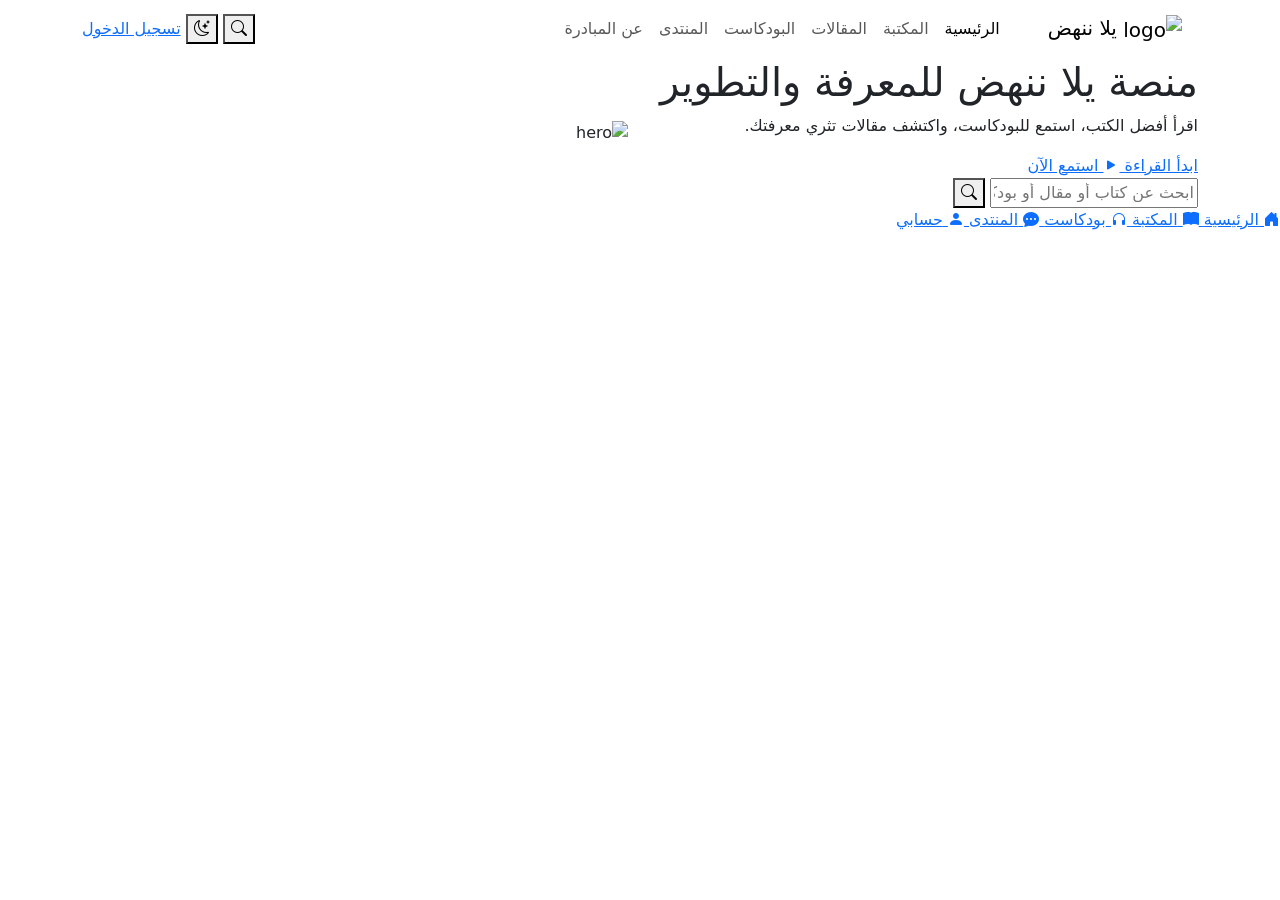
==== index.html @ 45e21ee7 "Add initial HTML structure for يلا ننهض platform This file contains the HTML structure for the 'يلا " ====
<!DOCTYPE html>
<html lang="ar" dir="rtl">

<head>

<meta charset="UTF-8">
<meta name="viewport" content="width=device-width, initial-scale=1.0">

<title>يلا ننهض | منصة المعرفة العربية</title>

<meta name="description" content="منصة يلا ننهض للكتب والمقالات والبودكاست">

<!-- Bootstrap -->

<link href="https://cdn.jsdelivr.net/npm/bootstrap@5.3.7/dist/css/bootstrap.min.css" rel="stylesheet">

<!-- Bootstrap Icons -->

<link rel="stylesheet"
href="https://cdn.jsdelivr.net/npm/bootstrap-icons@1.13.1/font/bootstrap-icons.min.css">

<!-- Google Fonts -->

<link rel="preconnect" href="https://fonts.googleapis.com">

<link rel="preconnect" href="https://fonts.gstatic.com" crossorigin>

<link href="https://fonts.googleapis.com/css2?family=Cairo:wght@300;400;600;700;800&family=IBM+Plex+Sans+Arabic:wght@300;400;500;700&display=swap" rel="stylesheet">

<!-- CSS -->

<link rel="stylesheet" href="css/style.css">

</head>

<body>

<!-- ===================== -->
<!-- HEADER -->
<!-- ===================== -->

<header class="main-header">

<div class="container">

<nav class="navbar navbar-expand-lg">

<a class="navbar-brand logo" href="#">

<img src="assets/logo.png" alt="logo">

<span>يلا ننهض</span>

</a>

<button class="navbar-toggler"
type="button"
data-bs-toggle="collapse"
data-bs-target="#navbar">

<i class="bi bi-list"></i>

</button>

<div class="collapse navbar-collapse"
id="navbar">

<ul class="navbar-nav ms-auto">

<li class="nav-item">
<a class="nav-link active" href="#">
الرئيسية
</a>
</li>

<li class="nav-item">
<a class="nav-link" href="#">
المكتبة
</a>
</li>

<li class="nav-item">
<a class="nav-link" href="#">
المقالات
</a>
</li>

<li class="nav-item">
<a class="nav-link" href="#">
البودكاست
</a>
</li>

<li class="nav-item">
<a class="nav-link" href="#">
المنتدى
</a>
</li>

<li class="nav-item">
<a class="nav-link" href="#">
عن المبادرة
</a>
</li>

</ul>

<div class="header-buttons">

<button class="search-btn">

<i class="bi bi-search"></i>

</button>

<button class="dark-btn">

<i class="bi bi-moon-stars"></i>

</button>

<a href="#"
class="login-btn">

تسجيل الدخول

</a>

</div>

</div>

</nav>

</div>

</header>

<!-- ===================== -->
<!-- HERO -->
<!-- ===================== -->

<section class="hero">

<div class="container">

<div class="row align-items-center">

<div class="col-lg-6">

<h1>

منصة

<span>يلا ننهض</span>

للمعرفة والتطوير

</h1>

<p>

اقرأ أفضل الكتب،
استمع للبودكاست،
واكتشف مقالات تثري معرفتك.

</p>

<div class="hero-buttons">

<a href="#"
class="btn-read">

ابدأ القراءة

</a>

<a href="#"
class="btn-podcast">

<i class="bi bi-play-fill"></i>

استمع الآن

</a>

</div>

<div class="search-box">

<input
type="text"
placeholder="ابحث عن كتاب أو مقال أو بودكاست">

<button>

<i class="bi bi-search"></i>

</button>

</div>

</div>

<div class="col-lg-6">

<img
src="assets/images/hero.png"
class="img-fluid hero-image"
alt="hero">

</div>

</div>

</div>

</section>

<!-- ===================== -->
<!-- Bottom Navigation -->
<!-- ===================== -->

<nav class="bottom-nav">

<a href="#">

<i class="bi bi-house-door-fill"></i>

<span>الرئيسية</span>

</a>

<a href="#">

<i class="bi bi-book-fill"></i>

<span>المكتبة</span>

</a>

<a href="#">

<i class="bi bi-headphones"></i>

<span>بودكاست</span>

</a>

<a href="#">

<i class="bi bi-chat-dots-fill"></i>

<span>المنتدى</span>

</a>

<a href="#">

<i class="bi bi-person-fill"></i>

<span>حسابي</span>

</a>

</nav>

<!-- Bootstrap -->

<script src="https://cdn.jsdelivr.net/npm/bootstrap@5.3.7/dist/js/bootstrap.bundle.min.js"></script>

<!-- JS -->

<script src="js/app.js"></script>

</body>

</html>
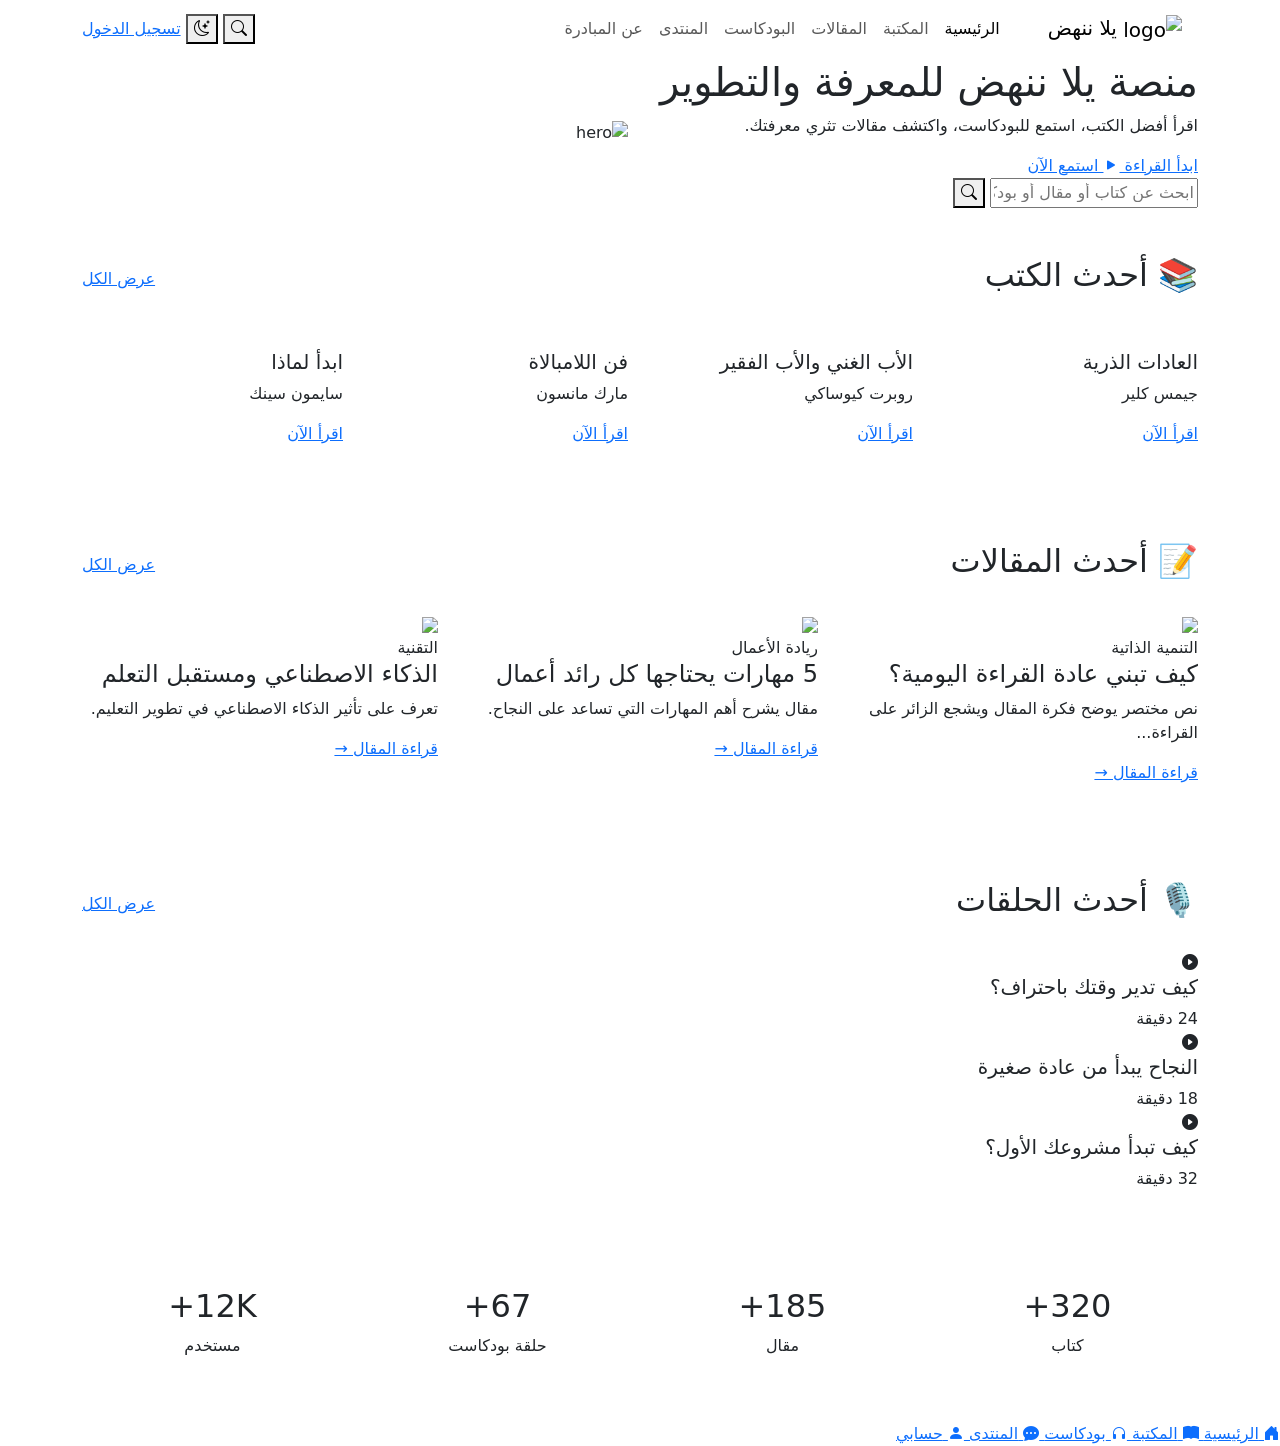
==== commit 88d48fbe: "Add latest books, articles, and podcasts sections" ====
--- a/index.html
+++ b/index.html
@@ -216,7 +216,313 @@
 </div>
 
 </section>
-
+<!-- ===================== -->
+<!-- Latest Books -->
+<!-- ===================== -->
+
+<section class="books-section py-5">
+
+<div class="container">
+
+<div class="section-title d-flex justify-content-between align-items-center mb-4">
+
+<h2>📚 أحدث الكتب</h2>
+
+<a href="library.html" class="view-all">عرض الكل</a>
+
+</div>
+
+<div class="row g-4">
+
+<div class="col-lg-3 col-md-6">
+
+<div class="book-card">
+
+<img src="assets/images/book1.jpg" class="img-fluid" alt="">
+
+<div class="book-info">
+
+<h5>العادات الذرية</h5>
+
+<p>جيمس كلير</p>
+
+<a href="#" class="read-btn">اقرأ الآن</a>
+
+</div>
+
+</div>
+
+</div>
+
+<div class="col-lg-3 col-md-6">
+
+<div class="book-card">
+
+<img src="assets/images/book2.jpg" class="img-fluid" alt="">
+
+<div class="book-info">
+
+<h5>الأب الغني والأب الفقير</h5>
+
+<p>روبرت كيوساكي</p>
+
+<a href="#" class="read-btn">اقرأ الآن</a>
+
+</div>
+
+</div>
+
+</div>
+
+<div class="col-lg-3 col-md-6">
+
+<div class="book-card">
+
+<img src="assets/images/book3.jpg" class="img-fluid" alt="">
+
+<div class="book-info">
+
+<h5>فن اللامبالاة</h5>
+
+<p>مارك مانسون</p>
+
+<a href="#" class="read-btn">اقرأ الآن</a>
+
+</div>
+
+</div>
+
+</div>
+
+<div class="col-lg-3 col-md-6">
+
+<div class="book-card">
+
+<img src="assets/images/book4.jpg" class="img-fluid" alt="">
+
+<div class="book-info">
+
+<h5>ابدأ لماذا</h5>
+
+<p>سايمون سينك</p>
+
+<a href="#" class="read-btn">اقرأ الآن</a>
+
+</div>
+
+</div>
+
+</div>
+
+</div>
+
+</div>
+
+</section>
+
+<!-- ===================== -->
+<!-- Latest Articles -->
+<!-- ===================== -->
+
+<section class="articles-section py-5">
+
+<div class="container">
+
+<div class="section-title d-flex justify-content-between align-items-center mb-4">
+
+<h2>📝 أحدث المقالات</h2>
+
+<a href="articles.html" class="view-all">عرض الكل</a>
+
+</div>
+
+<div class="row g-4">
+
+<div class="col-lg-4">
+
+<div class="article-card">
+
+<img src="assets/images/article1.jpg" class="img-fluid">
+
+<div class="article-content">
+
+<span>التنمية الذاتية</span>
+
+<h4>كيف تبني عادة القراءة اليومية؟</h4>
+
+<p>نص مختصر يوضح فكرة المقال ويشجع الزائر على القراءة...</p>
+
+<a href="#">قراءة المقال →</a>
+
+</div>
+
+</div>
+
+</div>
+
+<div class="col-lg-4">
+
+<div class="article-card">
+
+<img src="assets/images/article2.jpg" class="img-fluid">
+
+<div class="article-content">
+
+<span>ريادة الأعمال</span>
+
+<h4>5 مهارات يحتاجها كل رائد أعمال</h4>
+
+<p>مقال يشرح أهم المهارات التي تساعد على النجاح.</p>
+
+<a href="#">قراءة المقال →</a>
+
+</div>
+
+</div>
+
+</div>
+
+<div class="col-lg-4">
+
+<div class="article-card">
+
+<img src="assets/images/article3.jpg" class="img-fluid">
+
+<div class="article-content">
+
+<span>التقنية</span>
+
+<h4>الذكاء الاصطناعي ومستقبل التعلم</h4>
+
+<p>تعرف على تأثير الذكاء الاصطناعي في تطوير التعليم.</p>
+
+<a href="#">قراءة المقال →</a>
+
+</div>
+
+</div>
+
+</div>
+
+</div>
+
+</div>
+
+</section>
+
+<!-- ===================== -->
+<!-- Latest Podcasts -->
+<!-- ===================== -->
+
+<section class="podcast-section py-5">
+
+<div class="container">
+
+<div class="section-title d-flex justify-content-between align-items-center mb-4">
+
+<h2>🎙 أحدث الحلقات</h2>
+
+<a href="podcast.html" class="view-all">عرض الكل</a>
+
+</div>
+
+<div class="podcast-list">
+
+<div class="podcast-item">
+
+<i class="bi bi-play-circle-fill"></i>
+
+<div>
+
+<h5>كيف تدير وقتك باحتراف؟</h5>
+
+<span>24 دقيقة</span>
+
+</div>
+
+</div>
+
+<div class="podcast-item">
+
+<i class="bi bi-play-circle-fill"></i>
+
+<div>
+
+<h5>النجاح يبدأ من عادة صغيرة</h5>
+
+<span>18 دقيقة</span>
+
+</div>
+
+</div>
+
+<div class="podcast-item">
+
+<i class="bi bi-play-circle-fill"></i>
+
+<div>
+
+<h5>كيف تبدأ مشروعك الأول؟</h5>
+
+<span>32 دقيقة</span>
+
+</div>
+
+</div>
+
+</div>
+
+</div>
+
+</section>
+
+<!-- ===================== -->
+<!-- Statistics -->
+<!-- ===================== -->
+
+<section class="stats-section py-5">
+
+<div class="container">
+
+<div class="row text-center">
+
+<div class="col-md-3">
+
+<h2>320+</h2>
+
+<p>كتاب</p>
+
+</div>
+
+<div class="col-md-3">
+
+<h2>185+</h2>
+
+<p>مقال</p>
+
+</div>
+
+<div class="col-md-3">
+
+<h2>67+</h2>
+
+<p>حلقة بودكاست</p>
+
+</div>
+
+<div class="col-md-3">
+
+<h2>12K+</h2>
+
+<p>مستخدم</p>
+
+</div>
+
+</div>
+
+</div>
+
+  </section>
 <!-- ===================== -->
 <!-- Bottom Navigation -->
 <!-- ===================== -->
